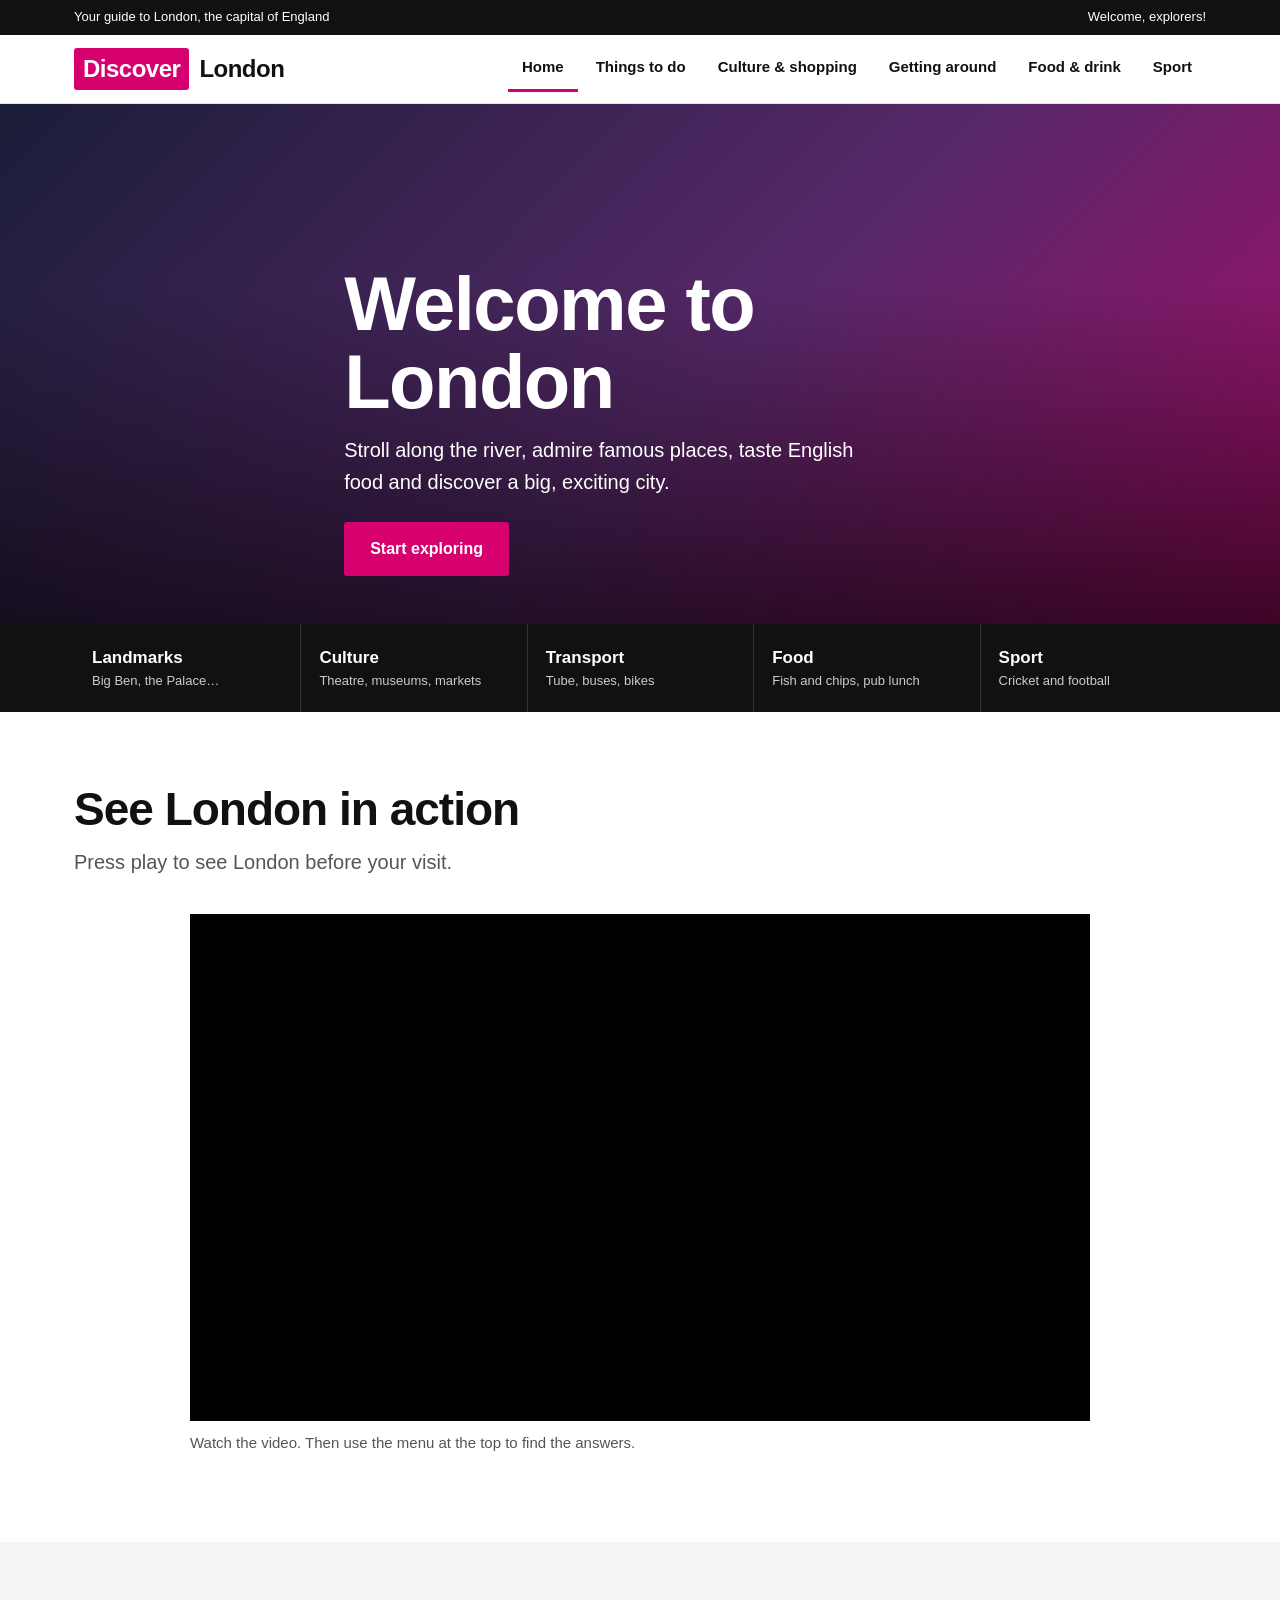
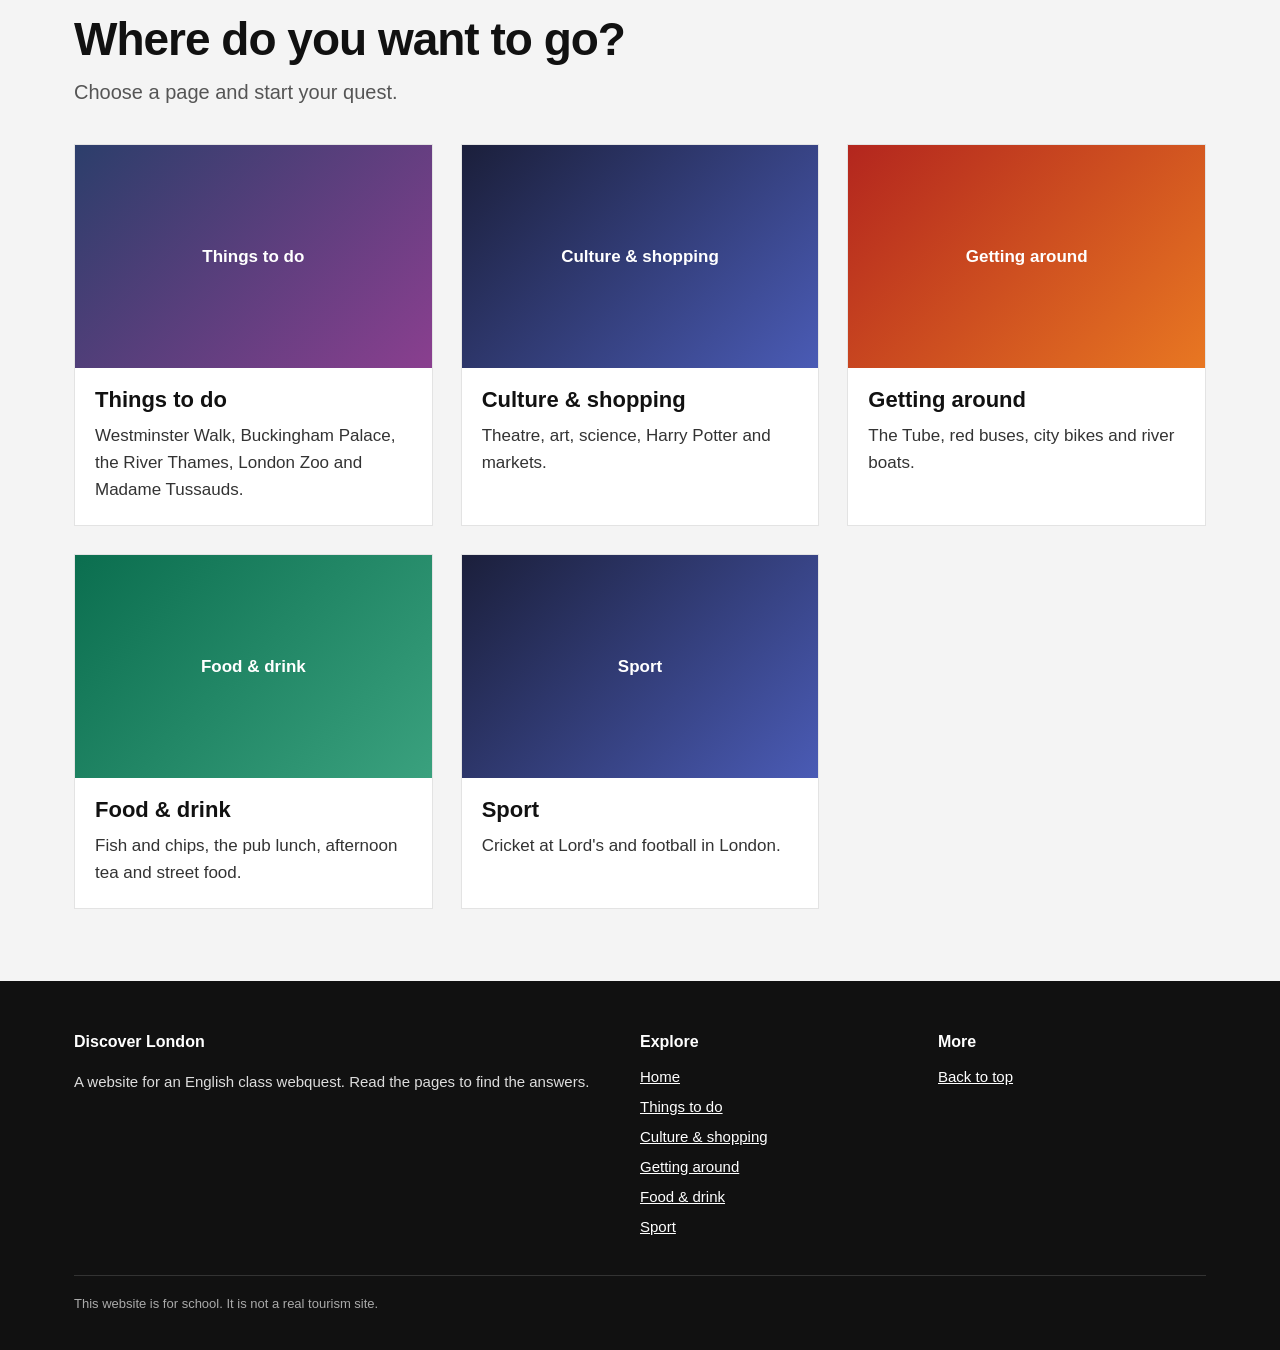
==== index.html @ 5131cbd1 "Add files via upload" ====
<!DOCTYPE html>
<html lang="en">
<head>
<meta charset="utf-8">
<meta name="viewport" content="width=device-width, initial-scale=1">
<title>Discover London – Your guide to the capital</title>
<link rel="stylesheet" href="style.css">
</head>
<body>

<div class="topbar"><div class="wrap"><span>Your guide to London, the capital of England</span><span>Welcome, explorers!</span></div></div>

<header class="site">
  <div class="wrap">
    <a class="logo" href="index.html"><span>Discover</span>London</a>
    <nav aria-label="Main">
      <ul>
        <li><a href="index.html" aria-current="page">Home</a></li>
        <li><a href="things-to-do.html">Things to do</a></li>
        <li><a href="culture.html">Culture &amp; shopping</a></li>
        <li><a href="transport.html">Getting around</a></li>
        <li><a href="food.html">Food &amp; drink</a></li>
        <li><a href="sport.html">Sport</a></li>
      </ul>
    </nav>
  </div>
</header>

<main id="top">

<div class="hero">
  <img src="images/hero.jpg" alt="" onerror="this.remove()">
  <div class="wrap">
    <h1>Welcome to London</h1>
    <p>Stroll along the river, admire famous places, taste English food and discover a big, exciting city.</p>
    <a class="btn" href="things-to-do.html">Start exploring</a>
  </div>
</div>

<div class="quick">
  <div class="wrap">
    <a href="things-to-do.html">Landmarks<small>Big Ben, the Palace…</small></a>
    <a href="culture.html">Culture<small>Theatre, museums, markets</small></a>
    <a href="transport.html">Transport<small>Tube, buses, bikes</small></a>
    <a href="food.html">Food<small>Fish and chips, pub lunch</small></a>
    <a href="sport.html">Sport<small>Cricket and football</small></a>
  </div>
</div>

<section>
  <div class="wrap">
    <h2>See London in action</h2>
    <p class="lead">Press play to see London before your visit.</p>
    <div class="video-box">
      <div class="video">
        <iframe src="https://www.youtube-nocookie.com/embed/hDOOMjDkMe0" title="Discover London video" loading="lazy" allow="accelerometer; encrypted-media; gyroscope; picture-in-picture" allowfullscreen referrerpolicy="strict-origin-when-cross-origin"></iframe>
      </div>
      <p class="caption">Watch the video. Then use the menu at the top to find the answers.</p>
    </div>
  </div>
</section>

<section class="alt">
  <div class="wrap">
    <h2>Where do you want to go?</h2>
    <p class="lead">Choose a page and start your quest.</p>
    <div class="grid">
      <a class="card" href="things-to-do.html">
        <div class="ph"><span>Things to do</span><img src="images/westminster.jpg" alt="" onerror="this.remove()"></div>
        <div class="body">
          <h3>Things to do</h3>
          <p>Westminster Walk, Buckingham Palace, the River Thames, London Zoo and Madame Tussauds.</p>
        </div>
      </a>
      <a class="card" href="culture.html">
        <div class="ph c4"><span>Culture &amp; shopping</span><img src="images/westend.jpg" alt="" onerror="this.remove()"></div>
        <div class="body">
          <h3>Culture &amp; shopping</h3>
          <p>Theatre, art, science, Harry Potter and markets.</p>
        </div>
      </a>
      <a class="card" href="transport.html">
        <div class="ph c2"><span>Getting around</span><img src="images/tube.jpg" alt="" onerror="this.remove()"></div>
        <div class="body">
          <h3>Getting around</h3>
          <p>The Tube, red buses, city bikes and river boats.</p>
        </div>
      </a>
      <a class="card" href="food.html">
        <div class="ph c3"><span>Food &amp; drink</span><img src="images/fishandchips.jpg" alt="" onerror="this.remove()"></div>
        <div class="body">
          <h3>Food &amp; drink</h3>
          <p>Fish and chips, the pub lunch, afternoon tea and street food.</p>
        </div>
      </a>
      <a class="card" href="sport.html">
        <div class="ph c4"><span>Sport</span><img src="images/cricket.jpg" alt="" onerror="this.remove()"></div>
        <div class="body">
          <h3>Sport</h3>
          <p>Cricket at Lord's and football in London.</p>
        </div>
      </a>
    </div>
  </div>
</section>

</main>

<footer>
  <div class="wrap">
    <div class="cols">
      <div>
        <h4>Discover London</h4>
        <p>A website for an English class webquest. Read the pages to find the answers.</p>
      </div>
      <div>
        <h4>Explore</h4>
        <ul>
          <li><a href="index.html">Home</a></li>
          <li><a href="things-to-do.html">Things to do</a></li>
          <li><a href="culture.html">Culture &amp; shopping</a></li>
          <li><a href="transport.html">Getting around</a></li>
          <li><a href="food.html">Food &amp; drink</a></li>
          <li><a href="sport.html">Sport</a></li>
        </ul>
      </div>
      <div>
        <h4>More</h4>
        <ul>
          <li><a href="#top">Back to top</a></li>
        </ul>
      </div>
    </div>
    <div class="legal">This website is for school. It is not a real tourism site.</div>
  </div>
</footer>

</body>
</html>
---- style.css ----
:root{--ink:#111;--muted:#555;--line:#e3e3e3;--soft:#f4f4f4;--accent:#d6006f;--accent-dark:#a8005a;--navy:#1b1f3b}
*{box-sizing:border-box}
html{scroll-behavior:smooth;scroll-padding-top:70px}
body{margin:0;font-family:"Helvetica Neue",Helvetica,Arial,sans-serif;color:var(--ink);background:#fff;line-height:1.6;font-size:17px}
a{color:var(--accent-dark)}
a:focus-visible,button:focus-visible{outline:3px solid var(--accent);outline-offset:3px}
.wrap{max-width:1180px;margin:0 auto;padding:0 24px}

/* Header */
.topbar{background:var(--ink);color:#fff;font-size:13px}
.topbar .wrap{display:flex;justify-content:space-between;padding-top:7px;padding-bottom:7px}
header.site{position:sticky;top:0;z-index:20;background:#fff;border-bottom:1px solid var(--line)}
header.site .wrap{display:flex;align-items:center;justify-content:space-between;gap:20px;min-height:68px;flex-wrap:wrap}
.logo{font-weight:900;font-size:24px;letter-spacing:-.5px;text-decoration:none;color:var(--ink);display:flex;align-items:center;gap:10px}
.logo span{background:var(--accent);color:#fff;padding:2px 9px;border-radius:3px}
nav ul{list-style:none;margin:0;padding:0;display:flex;gap:4px;flex-wrap:wrap}
nav a{display:block;padding:10px 14px;color:var(--ink);text-decoration:none;font-weight:700;font-size:15px;border-bottom:3px solid transparent}
nav a:hover{border-bottom-color:var(--accent)}

/* Hero */
.hero{position:relative;min-height:520px;background:linear-gradient(135deg,#1b1f3b 0%,#5b2a6e 55%,#d6006f 120%);color:#fff;display:flex;align-items:flex-end;overflow:hidden}
.hero>img{position:absolute;inset:0;width:100%;height:100%;object-fit:cover}
.hero::after{content:"";position:absolute;inset:0;background:linear-gradient(to top,rgba(0,0,0,.65),rgba(0,0,0,.05) 65%)}
.hero .wrap{position:relative;z-index:2;padding-bottom:48px;padding-top:80px}
.hero h1{font-size:clamp(38px,7vw,76px);line-height:1.02;margin:0 0 14px;font-weight:900;letter-spacing:-1.5px;max-width:14ch}
.hero p{font-size:20px;max-width:46ch;margin:0 0 24px}
.btn{display:inline-block;background:var(--accent);color:#fff;text-decoration:none;font-weight:800;padding:14px 26px;border-radius:3px;border:0;font-size:16px;cursor:pointer}
.btn:hover{background:var(--accent-dark)}
.btn.dark{background:var(--ink)}
.btn.dark:hover{background:#333}

/* Quick links bar */
.quick{background:var(--ink);color:#fff}
.quick .wrap{display:grid;grid-template-columns:repeat(auto-fit,minmax(160px,1fr));gap:0}
.quick a{color:#fff;text-decoration:none;font-weight:800;padding:20px 18px;border-left:1px solid #333;display:block}
.quick a:first-child{border-left:0}
.quick a:hover{background:var(--accent)}
.quick small{display:block;font-weight:400;color:#ccc;font-size:13px}

/* Sections */
section{padding:72px 0}
section.alt{background:var(--soft)}
h2{font-size:clamp(30px,4.5vw,46px);line-height:1.1;margin:0 0 12px;font-weight:900;letter-spacing:-1px}
h3{font-size:22px;line-height:1.25;margin:0 0 8px;font-weight:800}
.lead{font-size:20px;color:var(--muted);max-width:62ch;margin:0 0 36px}
.grid{display:grid;gap:28px;grid-template-columns:repeat(auto-fill,minmax(270px,1fr))}
.card{background:#fff;border:1px solid var(--line);display:flex;flex-direction:column}
.card .body{padding:18px 20px 22px}
.card p{margin:0;color:#333}
.tag{display:inline-block;background:var(--accent);color:#fff;font-size:13px;font-weight:700;padding:2px 9px;border-radius:2px;margin-bottom:10px}
.tag.free{background:#0a7d3e}

/* Image placeholders: show a coloured block with a label until a real photo exists */
.ph{position:relative;aspect-ratio:16/10;background:linear-gradient(135deg,#2c3e6b,#8a3f8f);display:flex;align-items:center;justify-content:center;color:#fff;font-weight:700;text-align:center;padding:12px;overflow:hidden}
.ph img{position:absolute;inset:0;width:100%;height:100%;object-fit:cover}
.ph.c2{background:linear-gradient(135deg,#b3261e,#e87722)}
.ph.c3{background:linear-gradient(135deg,#0b6e4f,#3aa17e)}
.ph.c4{background:linear-gradient(135deg,#1b1f3b,#4a5bb5)}

/* Video */
.video-box{max-width:900px;margin:0 auto}
.video{position:relative;aspect-ratio:16/9;background:#000}
.video iframe{position:absolute;inset:0;width:100%;height:100%;border:0}
.caption{color:var(--muted);font-size:15px;margin-top:10px}

/* Two-column feature */
.feature{display:grid;grid-template-columns:1fr 1fr;gap:40px;align-items:center}
.feature.flip .ph{order:2}
.facts{background:var(--ink);color:#fff;padding:26px 28px;margin-top:24px}
.facts h3{color:#fff}
.facts ul{margin:0;padding-left:20px}
.callout{border-left:6px solid var(--accent);background:#fff;padding:18px 22px;margin-top:24px}
.lines{display:flex;flex-wrap:wrap;gap:8px;margin-top:16px}
.lines span{background:var(--navy);color:#fff;font-size:13px;font-weight:700;padding:5px 10px;border-radius:2px}

footer{background:var(--ink);color:#ddd;padding:48px 0 36px;font-size:15px}
footer .cols{display:grid;grid-template-columns:2fr 1fr 1fr;gap:30px}
footer a{color:#fff}
footer h4{color:#fff;margin:0 0 10px;font-size:16px}
footer ul{list-style:none;padding:0;margin:0}
footer li{margin-bottom:6px}
.legal{border-top:1px solid #333;margin-top:30px;padding-top:18px;font-size:13px;color:#aaa}

@media(max-width:800px){
  .feature,.feature.flip{grid-template-columns:1fr}
  .feature.flip .ph{order:0}
  footer .cols{grid-template-columns:1fr}
  section{padding:48px 0}
  .hero{min-height:440px}
  .topbar .wrap span:last-child{display:none}
}
@media(prefers-reduced-motion:reduce){html{scroll-behavior:auto}}

/* Multi-page additions */
nav a[aria-current="page"]{border-bottom-color:var(--accent)}
a.card{text-decoration:none;color:inherit}
a.card:hover h3{color:var(--accent-dark);text-decoration:underline}
.pager{display:flex;justify-content:space-between;gap:16px;flex-wrap:wrap;padding:28px 24px;max-width:1180px;margin:0 auto}
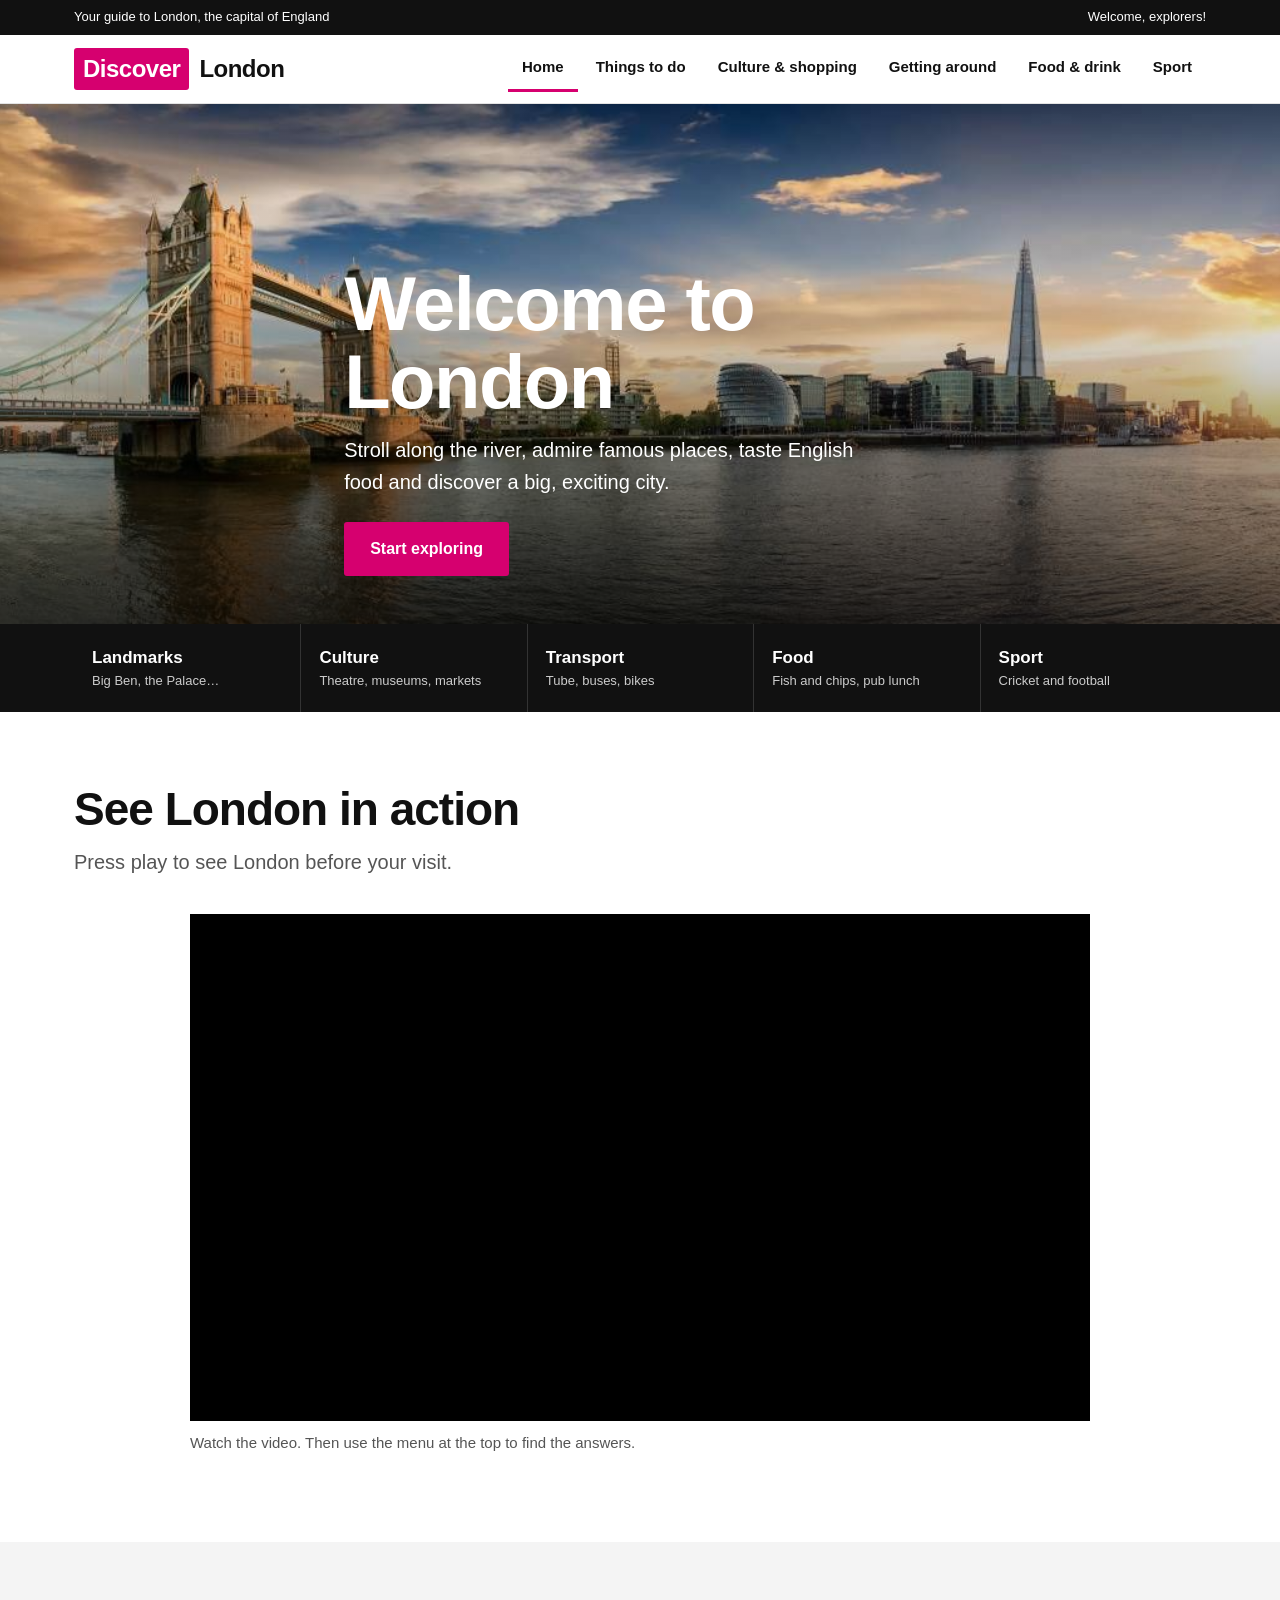
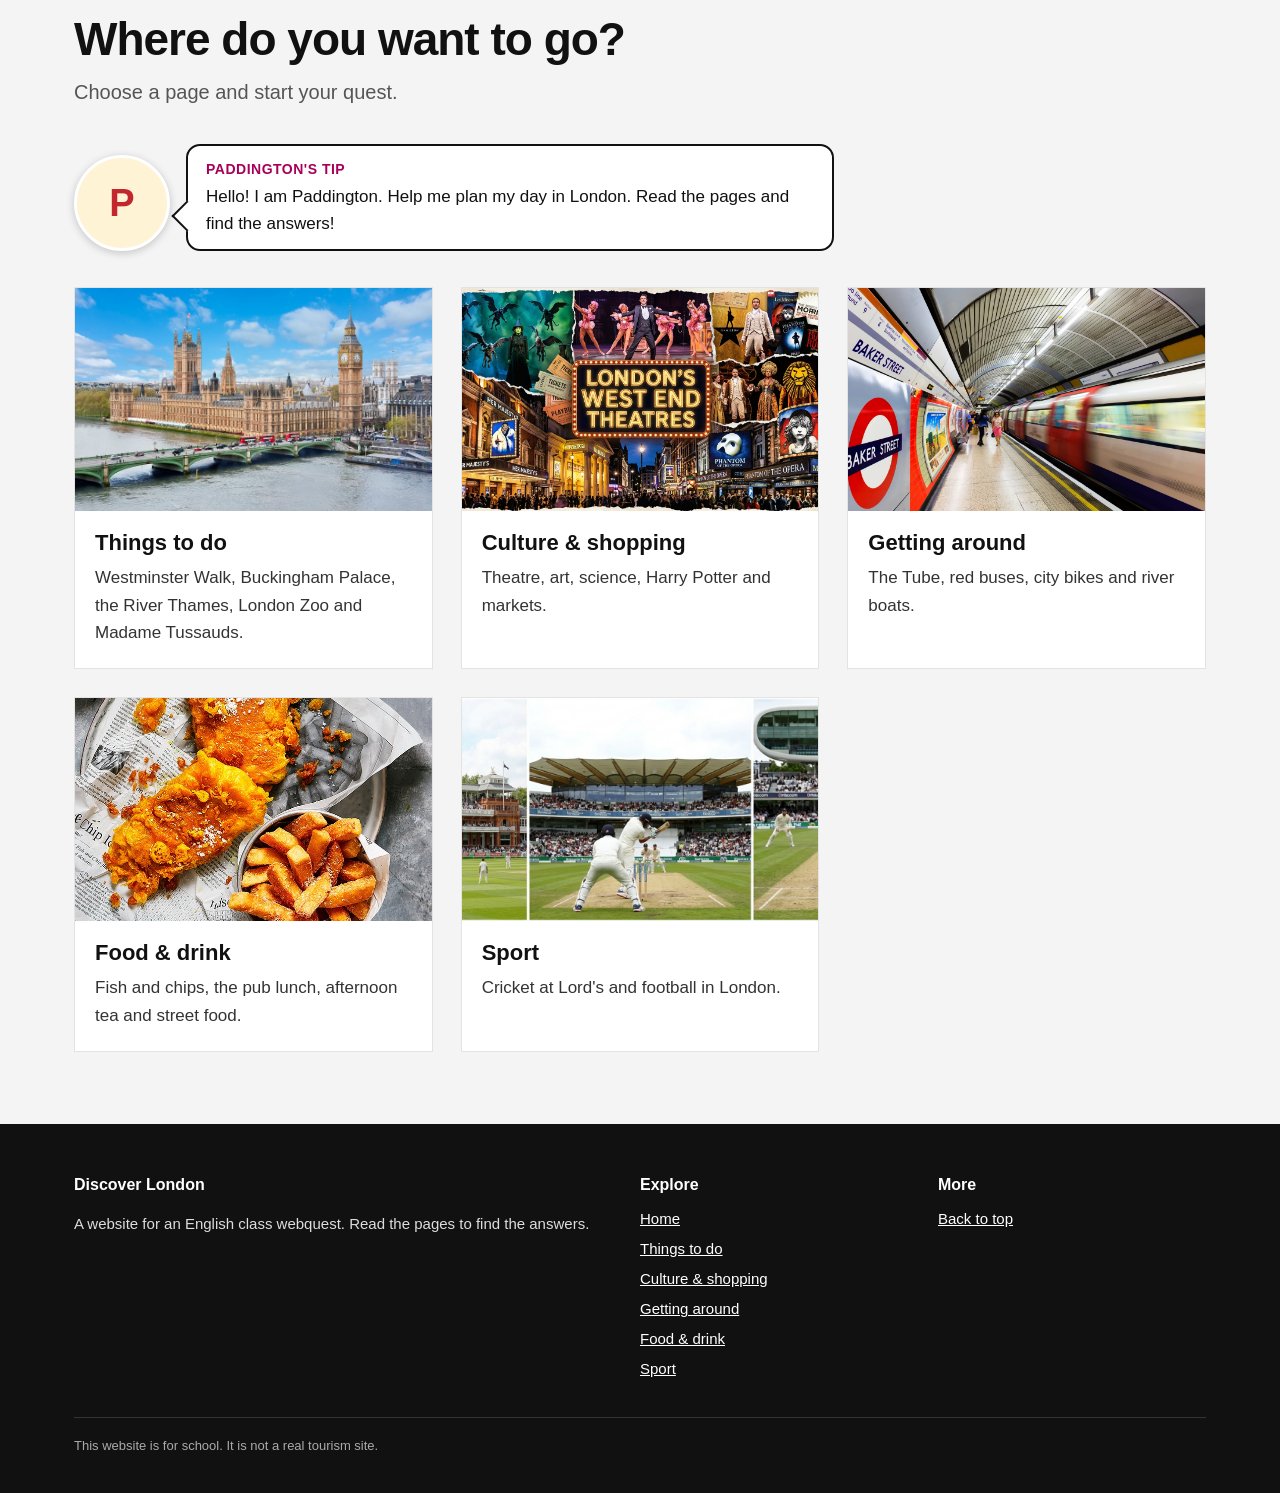
==== commit bf1e04a5: "Add files via upload" ====
--- a/index.html
+++ b/index.html
@@ -64,6 +64,10 @@
   <div class="wrap">
     <h2>Where do you want to go?</h2>
     <p class="lead">Choose a page and start your quest.</p>
+    <aside class="tip">
+      <div class="tip-img"><span>P</span><img src="images/paddington.png" alt="Paddington Bear" onerror="this.remove()"></div>
+      <div class="bubble"><strong>Paddington's tip</strong><p>Hello! I am Paddington. Help me plan my day in London. Read the pages and find the answers!</p></div>
+    </aside>
     <div class="grid">
       <a class="card" href="things-to-do.html">
         <div class="ph"><span>Things to do</span><img src="images/westminster.jpg" alt="" onerror="this.remove()"></div>
--- a/style.css
+++ b/style.css
@@ -97,3 +97,16 @@
 a.card:hover h3{color:var(--accent-dark);text-decoration:underline}
 .pager{display:flex;justify-content:space-between;gap:16px;flex-wrap:wrap;padding:28px 24px;max-width:1180px;margin:0 auto}
 
+
+/* Paddington's tips */
+.tip{display:flex;align-items:flex-end;gap:16px;margin:0 0 36px;max-width:760px}
+.tip-img{position:relative;flex:0 0 96px;width:96px;height:96px;border-radius:50%;background:#fff3d6;color:#c1272d;display:flex;align-items:center;justify-content:center;font-weight:900;font-size:38px;overflow:hidden;border:3px solid #fff;box-shadow:0 2px 8px rgba(0,0,0,.2)}
+.tip-img img{position:absolute;inset:0;width:100%;height:100%;object-fit:contain;background:#fff3d6}
+.bubble{position:relative;background:#fff;border:2px solid var(--ink);border-radius:14px;padding:12px 18px}
+.bubble::before{content:"";position:absolute;left:-12px;bottom:22px;width:20px;height:20px;background:#fff;border-left:2px solid var(--ink);border-bottom:2px solid var(--ink);transform:rotate(45deg)}
+.bubble strong{display:block;font-size:14px;color:var(--accent-dark);text-transform:uppercase;letter-spacing:.5px}
+.bubble p{margin:2px 0 0}
+
+@media(max-width:800px){
+  .tip-img{flex-basis:72px;width:72px;height:72px;font-size:28px}
+}
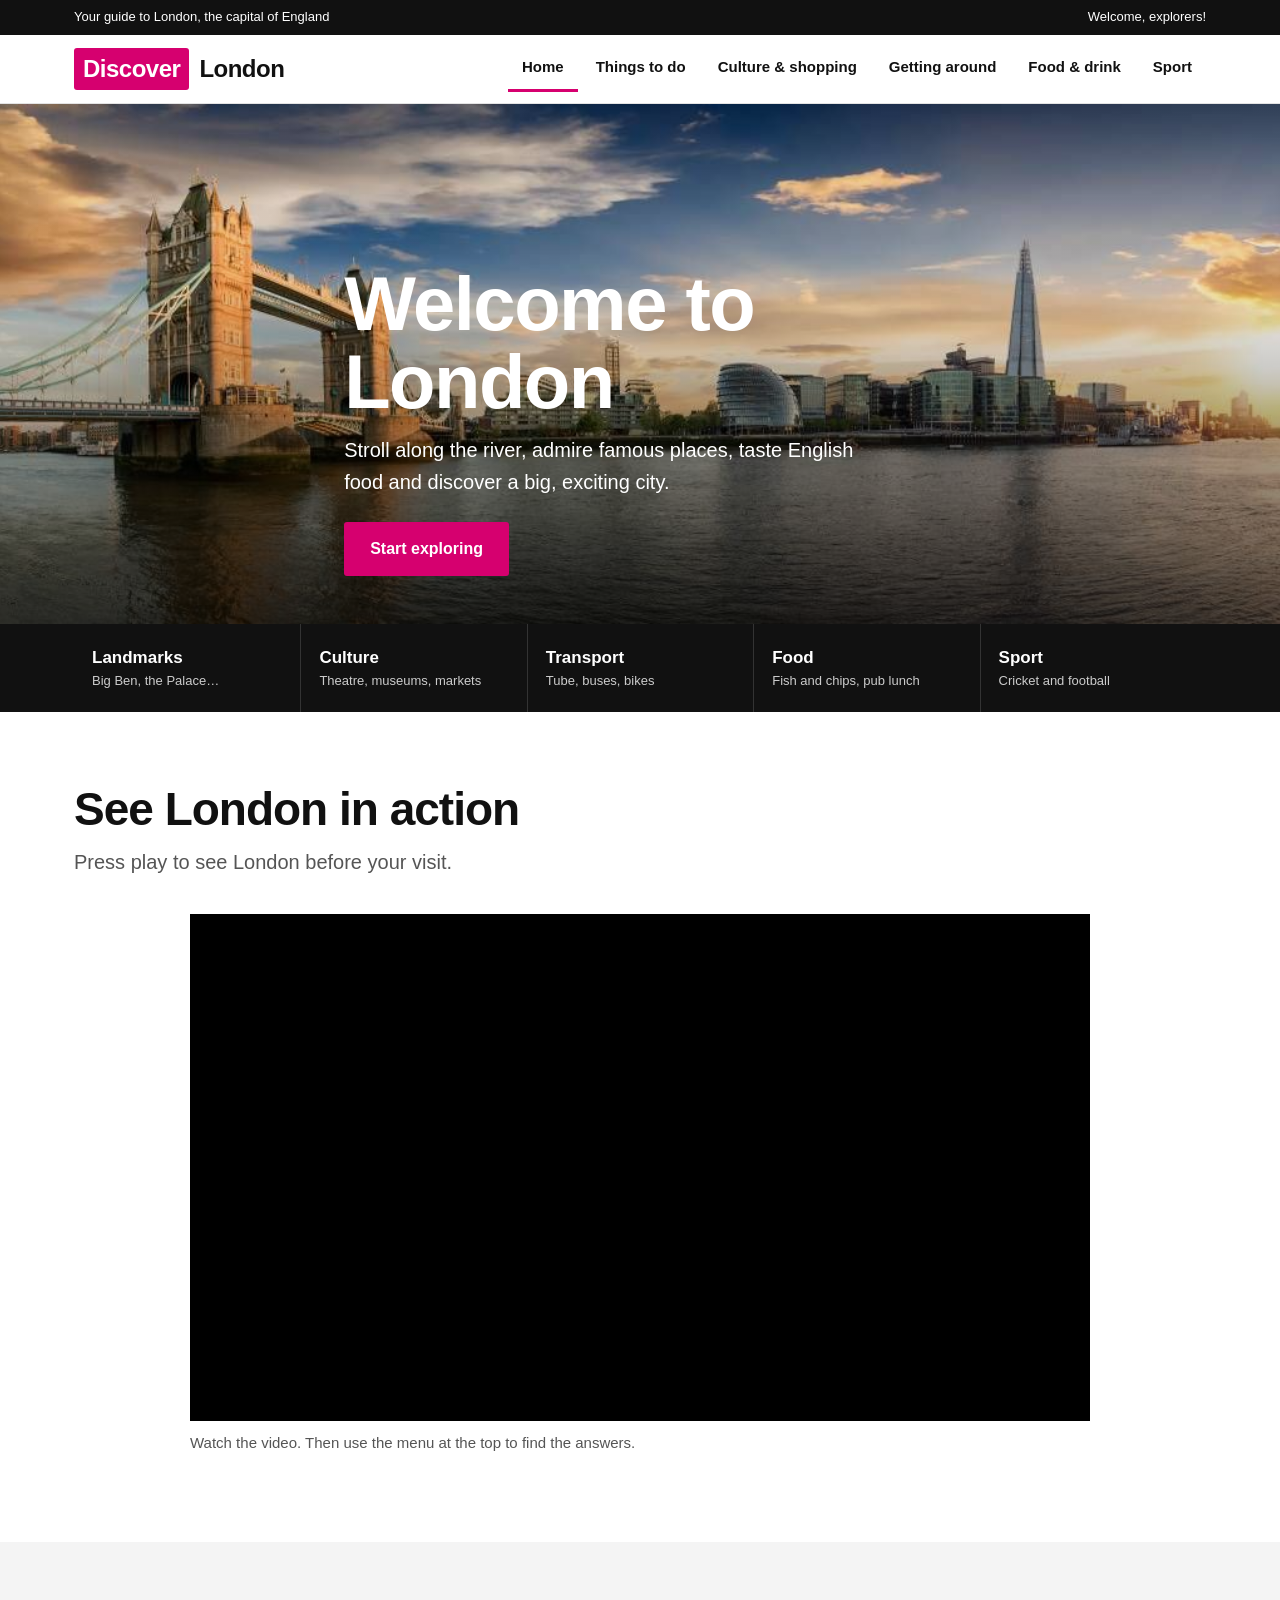
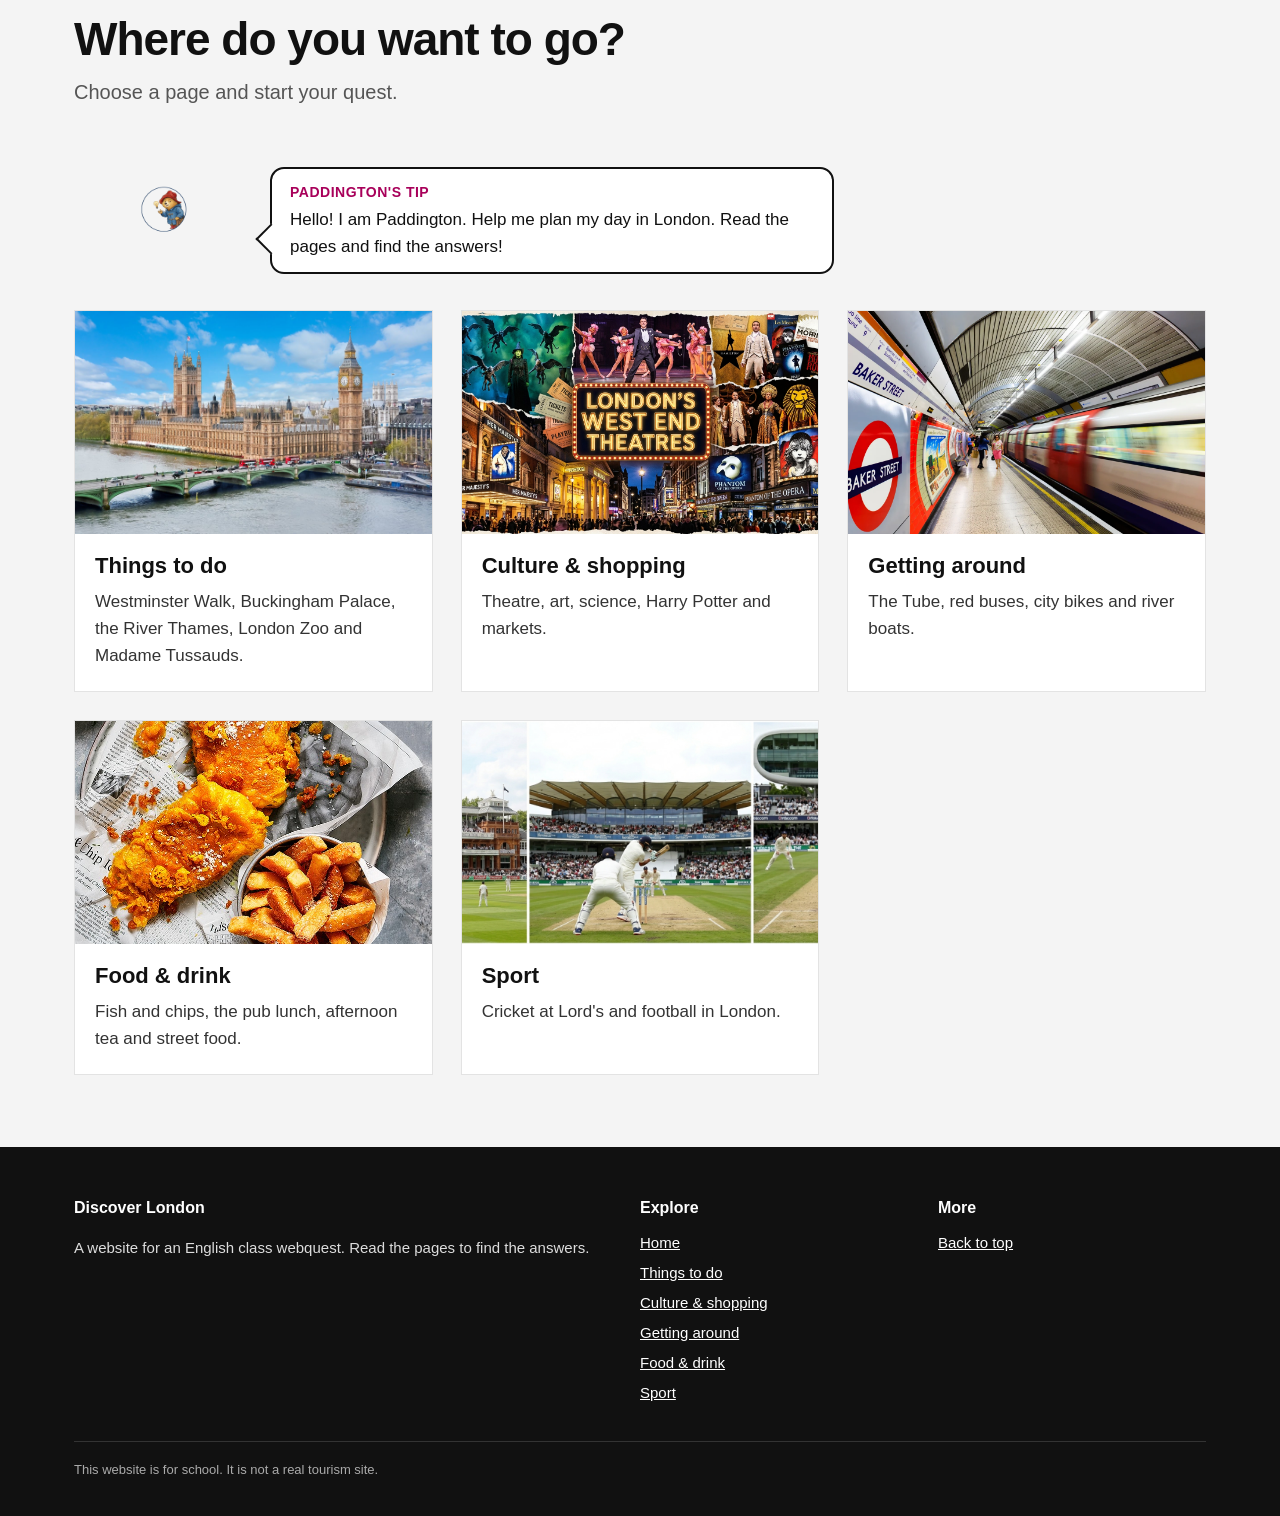
==== commit a80a56c7: "Add files via upload" ====
--- a/index.html
+++ b/index.html
@@ -65,7 +65,7 @@
     <h2>Where do you want to go?</h2>
     <p class="lead">Choose a page and start your quest.</p>
     <aside class="tip">
-      <div class="tip-img"><span>P</span><img src="images/paddington.png" alt="Paddington Bear" onerror="this.remove()"></div>
+      <div class="tip-img"><span>P</span><img src="images/paddington.png" alt="Paddington Bear" onerror="this.parentNode.className='tip-img noimg';this.remove()"></div>
       <div class="bubble"><strong>Paddington's tip</strong><p>Hello! I am Paddington. Help me plan my day in London. Read the pages and find the answers!</p></div>
     </aside>
     <div class="grid">
--- a/style.css
+++ b/style.css
@@ -100,13 +100,20 @@
 
 /* Paddington's tips */
 .tip{display:flex;align-items:flex-end;gap:16px;margin:0 0 36px;max-width:760px}
-.tip-img{position:relative;flex:0 0 96px;width:96px;height:96px;border-radius:50%;background:#fff3d6;color:#c1272d;display:flex;align-items:center;justify-content:center;font-weight:900;font-size:38px;overflow:hidden;border:3px solid #fff;box-shadow:0 2px 8px rgba(0,0,0,.2)}
-.tip-img img{position:absolute;inset:0;width:100%;height:100%;object-fit:contain;background:#fff3d6}
 .bubble{position:relative;background:#fff;border:2px solid var(--ink);border-radius:14px;padding:12px 18px}
 .bubble::before{content:"";position:absolute;left:-12px;bottom:22px;width:20px;height:20px;background:#fff;border-left:2px solid var(--ink);border-bottom:2px solid var(--ink);transform:rotate(45deg)}
 .bubble strong{display:block;font-size:14px;color:var(--accent-dark);text-transform:uppercase;letter-spacing:.5px}
 .bubble p{margin:2px 0 0}
 
 @media(max-width:800px){
-  .tip-img{flex-basis:72px;width:72px;height:72px;font-size:28px}
+  }
+
+/* Paddington picture: shown whole, at its natural proportions */
+.tip-img{flex:0 0 auto;display:flex;align-items:flex-end}
+.tip-img img{display:block;height:130px;width:auto;max-width:180px;object-fit:contain}
+.tip-img span{display:none}
+.tip-img.noimg span{display:flex;width:96px;height:96px;border-radius:50%;background:#fff3d6;color:#c1272d;align-items:center;justify-content:center;font-weight:900;font-size:38px;border:3px solid #fff;box-shadow:0 2px 8px rgba(0,0,0,.2)}
+@media(max-width:800px){
+  .tip-img img{height:96px;max-width:130px}
+  .tip-img.noimg span{width:72px;height:72px;font-size:28px}
 }
